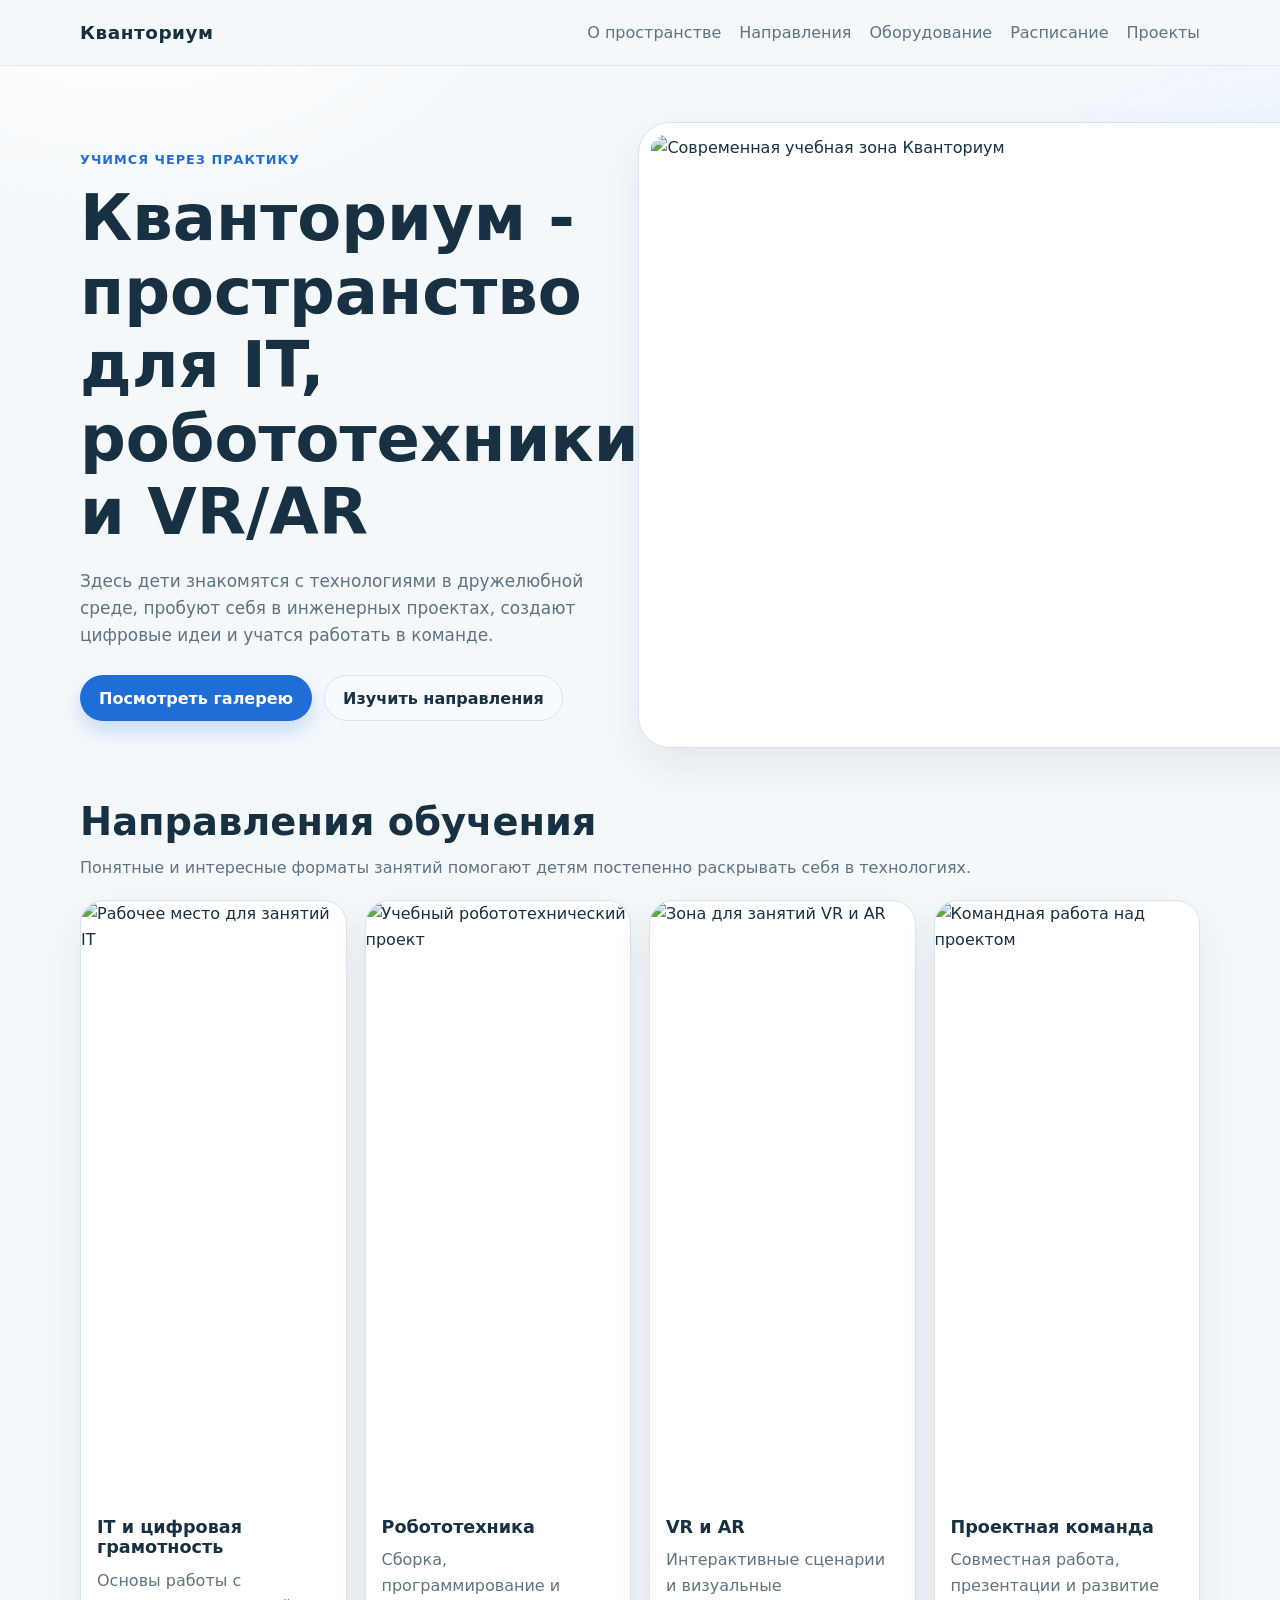
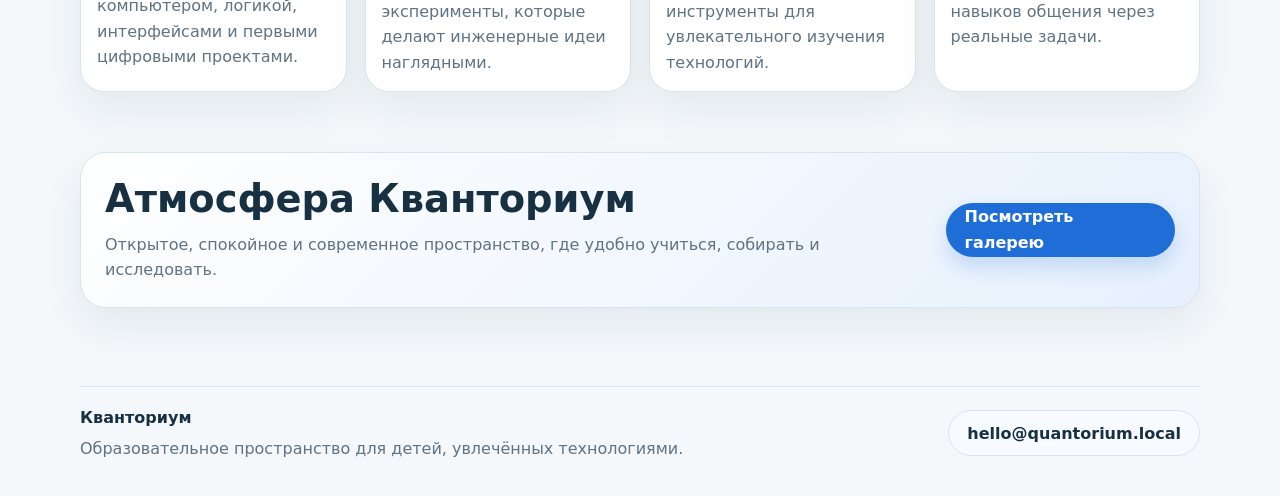
==== index.html @ ab0f0512 "Add files via upload" ====
<!doctype html>
<html lang="ru">
<head>
	<meta charset="utf-8">
	<meta name="viewport" content="width=device-width, initial-scale=1, viewport-fit=cover">
	<title>Кванториум - образовательное пространство будущего</title>
	<link rel="stylesheet" href="style.css">
</head>
<body>
	<header class="site-header">
		<div class="container site-header__inner">
			<a class="brand" href="#main">Кванториум</a>
			<nav class="site-nav" aria-label="Основная навигация">
				<a href="#about">О пространстве</a>
				<a href="#programs">Направления</a>
				<a href="oborudovanie.html">Оборудование</a>
				<a href="raspisanie.html">Расписание</a>
				<a href="galereya.html">Проекты</a>
			</nav>
		</div>
	</header>

	<main id="main">
		<section class="hero" id="about">
			<div class="container hero__inner">
				<div class="hero__content">
					<p class="eyebrow">Учимся через практику</p>
					<h1>Кванториум - пространство для IT, робототехники и VR/AR</h1>
					<p class="hero__lead">
						Здесь дети знакомятся с технологиями в дружелюбной среде, пробуют себя в инженерных проектах,
						создают цифровые идеи и учатся работать в команде.
					</p>
					<div class="hero__actions">
						<a class="button button--primary" href="#gallery-modal">Посмотреть галерею</a>
						<a class="button button--secondary" href="#programs">Изучить направления</a>
					</div>
				</div>

				<figure class="hero__media">
					<img src="assets/tuxi.jpg" alt="Современная учебная зона Кванториум" width="800" height="600">
				</figure>
			</div>
		</section>

		<section class="section" id="programs">
			<div class="container">
				<div class="section__heading">
					<h2>Направления обучения</h2>
					<p>Понятные и интересные форматы занятий помогают детям постепенно раскрывать себя в технологиях.</p>
				</div>

				<div class="card-grid">
					<article class="card">
						<img src="assets/tuxi.jpg" alt="Рабочее место для занятий IT" width="800" height="600">
						<div class="card__body">
							<h3>IT и цифровая грамотность</h3>
							<p>Основы работы с компьютером, логикой, интерфейсами и первыми цифровыми проектами.</p>
						</div>
					</article>

					<article class="card">
						<img src="assets/propaganda.png" alt="Учебный робототехнический проект" width="800" height="600">
						<div class="card__body">
							<h3>Робототехника</h3>
							<p>Сборка, программирование и эксперименты, которые делают инженерные идеи наглядными.</p>
						</div>
					</article>

					<article class="card">
						<img src="assets/tuxi.jpg" alt="Зона для занятий VR и AR" width="800" height="600">
						<div class="card__body">
							<h3>VR и AR</h3>
							<p>Интерактивные сценарии и визуальные инструменты для увлекательного изучения технологий.</p>
						</div>
					</article>

					<article class="card">
						<img src="assets/propaganda.png" alt="Командная работа над проектом" width="800" height="600">
						<div class="card__body">
							<h3>Проектная команда</h3>
							<p>Совместная работа, презентации и развитие навыков общения через реальные задачи.</p>
						</div>
					</article>
				</div>
			</div>
		</section>

		<section class="section section--soft" id="gallery">
			<div class="container gallery-intro">
				<div class="section__heading section__heading--compact">
					<h2>Атмосфера Кванториум</h2>
					<p>Открытое, спокойное и современное пространство, где удобно учиться, собирать и исследовать.</p>
				</div>
				<a class="button button--primary" href="#gallery-modal">Посмотреть галерею</a>
			</div>
		</section>
	</main>

	<section class="modal" id="gallery-modal" aria-labelledby="gallery-modal-title" aria-describedby="gallery-modal-description">
		<a class="modal__overlay" href="#gallery" aria-label="Закрыть окно"></a>
		<div class="modal__dialog" role="dialog" aria-modal="true">
			<a class="modal__close" href="#gallery" aria-label="Закрыть окно">×</a>
			<p class="modal__eyebrow">Галерея Кванториум</p>
			<h2 id="gallery-modal-title">Где идеи превращаются в проекты</h2>
			<p id="gallery-modal-description">
				Кванториум объединяет занятия по IT, робототехнике и VR/AR. Ученики знакомятся с современными
				инструментами, развивают творческое мышление и учатся создавать полезные решения.
			</p>
			<ul class="modal__list">
				<li>Дружелюбная образовательная среда</li>
				<li>Практика, эксперименты и командные задания</li>
				<li>Современные технологии в понятной форме</li>
			</ul>
			<a class="button button--secondary" href="#contacts">Связаться с нами</a>
		</div>
	</section>

	<footer class="site-footer" id="contacts">
		<div class="container site-footer__inner">
			<div>
				<p class="site-footer__title">Кванториум</p>
				<p class="site-footer__text">Образовательное пространство для детей, увлечённых технологиями.</p>
			</div>
			<a class="button button--secondary" href="mailto:hello@quantorium.local">hello@quantorium.local</a>
		</div>
	</footer>
</body>
</html>
---- style.css ----
:root {
  --bg: #f4f8fb;
  --bg-accent: #e8f2ff;
  --surface: #ffffff;
  --surface-soft: #f7fbff;
  --text: #173042;
  --muted: #5f7382;
  --border: #d8e4ee;
  --accent: #2f80ed;
  --accent-strong: #1f6ed8;
  --accent-soft: #dbeafe;
  --shadow: 0 18px 42px rgba(23, 48, 66, 0.08);
  --radius: 24px;
}

* {
  box-sizing: border-box;
}

html {
  scroll-behavior: smooth;
}

body {
  margin: 0;
  color: var(--text);
  background:
    radial-gradient(900px 500px at 10% 0%, #ffffff 0%, transparent 50%),
    radial-gradient(700px 400px at 100% 10%, var(--bg-accent) 0%, transparent 45%),
    var(--bg);
  font-family: Inter, system-ui, -apple-system, BlinkMacSystemFont, "Segoe UI", sans-serif;
  line-height: 1.6;
}

img {
  display: block;
  max-width: 100%;
}

a {
  color: inherit;
}

.container {
  width: min(1120px, calc(100% - 32px));
  margin: 0 auto;
}

.site-header {
  position: sticky;
  top: 0;
  z-index: 10;
  background: rgba(244, 248, 251, 0.86);
  backdrop-filter: blur(14px);
  border-bottom: 1px solid rgba(216, 228, 238, 0.8);
}

.site-header__inner,
.site-footer__inner,
.hero__inner {
  display: flex;
  align-items: center;
  justify-content: space-between;
  gap: 24px;
}

.site-header__inner {
  padding: 18px 0;
}

.brand {
  text-decoration: none;
  font-size: 1.15rem;
  font-weight: 800;
  letter-spacing: 0.03em;
}

.site-nav {
  display: flex;
  flex-wrap: wrap;
  gap: 18px;
}

.site-nav a {
  text-decoration: none;
  color: var(--muted);
  font-weight: 500;
}

.site-nav a:hover,
.site-nav a:focus-visible {
  color: var(--text);
}

.hero {
  padding: 56px 0 28px;
}

.hero__content,
.hero__media {
  flex: 1;
}

.eyebrow,
.modal__eyebrow {
  margin: 0 0 12px;
  color: var(--accent-strong);
  font-weight: 700;
  text-transform: uppercase;
  letter-spacing: 0.08em;
  font-size: 0.8rem;
}

.hero h1,
.section__heading h2,
.card__body h3,
.modal h2 {
  margin: 0;
  line-height: 1.15;
}

.hero h1 {
  font-size: clamp(2.4rem, 5vw, 4.6rem);
  max-width: 12ch;
}

.hero__lead {
  margin: 18px 0 0;
  max-width: 60ch;
  font-size: 1.06rem;
  color: var(--muted);
}

.hero__actions,
.modal__actions {
  display: flex;
  flex-wrap: wrap;
  gap: 12px;
  margin-top: 26px;
}

.hero__media {
  margin: 0;
  background: var(--surface);
  border: 1px solid var(--border);
  border-radius: calc(var(--radius) + 8px);
  padding: 12px;
  box-shadow: var(--shadow);
}

.hero__media img,
.card img {
  width: 100%;
  border-radius: calc(var(--radius) - 10px);
  object-fit: cover;
}

.hero__media img {
  aspect-ratio: 4 / 3;
}

.section {
  padding: 24px 0 60px;
}

.section--soft {
  padding-top: 0;
}

.gallery-intro {
  display: flex;
  align-items: center;
  justify-content: space-between;
  gap: 20px;
  padding: 24px;
  background: linear-gradient(135deg, rgba(255,255,255,0.95), rgba(219,234,254,0.55));
  border: 1px solid var(--border);
  border-radius: calc(var(--radius) + 2px);
  box-shadow: var(--shadow);
}

.section__heading {
  margin-bottom: 20px;
}

.section__heading--compact {
  margin-bottom: 0;
}

.section__heading h2 {
  font-size: clamp(1.7rem, 3vw, 2.4rem);
}

.section__heading p {
  margin: 10px 0 0;
  color: var(--muted);
}

.card-grid {
  display: grid;
  grid-template-columns: repeat(auto-fit, minmax(220px, 1fr));
  gap: 18px;
}

.card {
  overflow: hidden;
  background: var(--surface);
  border: 1px solid var(--border);
  border-radius: var(--radius);
  box-shadow: var(--shadow);
}

.card img {
  aspect-ratio: 4 / 3;
}

.card__body {
  padding: 16px;
}

.card__body h3 {
  font-size: 1.1rem;
}

.card__body p {
  margin: 10px 0 0;
  color: var(--muted);
}

.site-footer {
  padding: 18px 0 34px;
}

.site-footer__inner {
  padding-top: 18px;
  border-top: 1px solid var(--border);
}

.site-footer__title {
  margin: 0;
  font-weight: 800;
}

.site-footer__text {
  margin: 6px 0 0;
  color: var(--muted);
}

.button {
  display: inline-flex;
  align-items: center;
  justify-content: center;
  min-height: 46px;
  padding: 0 18px;
  border-radius: 999px;
  text-decoration: none;
  font-weight: 700;
  border: 1px solid transparent;
  transition: transform 0.18s ease, background-color 0.18s ease, color 0.18s ease, border-color 0.18s ease;
}

.button:hover,
.button:focus-visible {
  transform: translateY(-1px);
}

.button--primary {
  color: #fff;
  background: var(--accent-strong);
  box-shadow: 0 10px 20px rgba(31, 110, 216, 0.2);
}

.button--primary:hover,
.button--primary:focus-visible {
  background: var(--accent);
}

.button--secondary {
  background: var(--surface-soft);
  border-color: var(--border);
  color: var(--text);
}

.button--secondary:hover,
.button--secondary:focus-visible {
  background: var(--accent-soft);
}

.modal {
  position: fixed;
  inset: 0;
  display: grid;
  place-items: center;
  padding: 24px;
  background: rgba(23, 48, 66, 0.5);
  opacity: 0;
  visibility: hidden;
  pointer-events: none;
  transition: opacity 0.2s ease, visibility 0.2s ease;
}

.modal:target {
  opacity: 1;
  visibility: visible;
  pointer-events: auto;
}

.modal__overlay {
  position: absolute;
  inset: 0;
}

.modal__dialog {
  position: relative;
  z-index: 1;
  width: min(92vw, 560px);
  background: var(--surface);
  border: 1px solid var(--border);
  border-radius: calc(var(--radius) + 6px);
  box-shadow: var(--shadow);
  padding: 28px;
}

.modal h2 {
  font-size: clamp(1.5rem, 2.6vw, 2rem);
}

.modal p {
  color: var(--muted);
}

.modal__list {
  margin: 18px 0 0;
  padding-left: 20px;
  color: var(--text);
}

.modal__list li + li {
  margin-top: 8px;
}

.modal__close {
  position: absolute;
  top: 12px;
  right: 12px;
  width: 38px;
  height: 38px;
  display: grid;
  place-items: center;
  border-radius: 999px;
  text-decoration: none;
  color: var(--muted);
  background: var(--surface-soft);
  border: 1px solid var(--border);
  font-size: 1.2rem;
}

.modal__close:hover,
.modal__close:focus-visible {
  color: var(--text);
  background: var(--accent-soft);
}

/* - Equipment & gallery placeholders - */

.card__placeholder {
  display: grid;
  place-items: center;
  aspect-ratio: 4 / 3;
  background: linear-gradient(135deg, var(--accent-soft), var(--bg-accent));
  color: var(--accent-strong);
  font-size: 2rem;
  font-weight: 800;
  letter-spacing: 0.04em;
  user-select: none;
}

.spec-list {
  margin: 14px 0 0;
  padding-left: 0;
  list-style: none;
}

.spec-list li {
  padding: 5px 0;
  font-size: 0.92rem;
  color: var(--muted);
  border-bottom: 1px solid var(--border);
}

.spec-list li:last-child {
  border-bottom: none;
}

/* - Schedule table - */

.table-wrapper {
  overflow-x: auto;
  border: 1px solid var(--border);
  border-radius: var(--radius);
  box-shadow: var(--shadow);
  background: var(--surface);
}

.schedule-table {
  width: 100%;
  border-collapse: collapse;
  font-size: 0.92rem;
}

.schedule-table th,
.schedule-table td {
  padding: 14px 16px;
  text-align: left;
  border-bottom: 1px solid var(--border);
}

.schedule-table thead th {
  background: var(--bg-accent);
  font-weight: 700;
  color: var(--text);
  white-space: nowrap;
}

.schedule-table tbody tr:last-child td {
  border-bottom: none;
}

.schedule-table tbody tr:hover {
  background: var(--surface-soft);
}

.badge {
  display: inline-block;
  margin-left: 6px;
  padding: 2px 8px;
  font-size: 0.75rem;
  font-weight: 600;
  color: var(--accent-strong);
  background: var(--accent-soft);
  border-radius: 999px;
  vertical-align: middle;
  white-space: nowrap;
}

/* - Safety rules - */

.card-grid--halves {
  grid-template-columns: repeat(auto-fit, minmax(340px, 1fr));
}

.rules-list {
  margin: 12px 0 0;
  padding-left: 22px;
  color: var(--muted);
}

.rules-list li {
  padding: 4px 0;
}

.rules-list li + li {
  margin-top: 4px;
}

/* - Project meta - */

.project-meta {
  margin-top: 10px;
  font-size: 0.82rem;
  font-weight: 600;
  color: var(--accent-strong);
  letter-spacing: 0.02em;
}

@media (max-width: 800px) {
  .site-header__inner,
  .site-footer__inner,
  .hero__inner,
  .gallery-intro {
    flex-direction: column;
    align-items: flex-start;
  }

  .hero {
    padding-top: 34px;
  }

  .hero h1 {
    max-width: none;
  }
}

@media (prefers-reduced-motion: reduce) {
  html {
    scroll-behavior: auto;
  }

  *,
  *::before,
  *::after {
    transition-duration: 0.01ms !important;
    animation-duration: 0.01ms !important;
  }
}
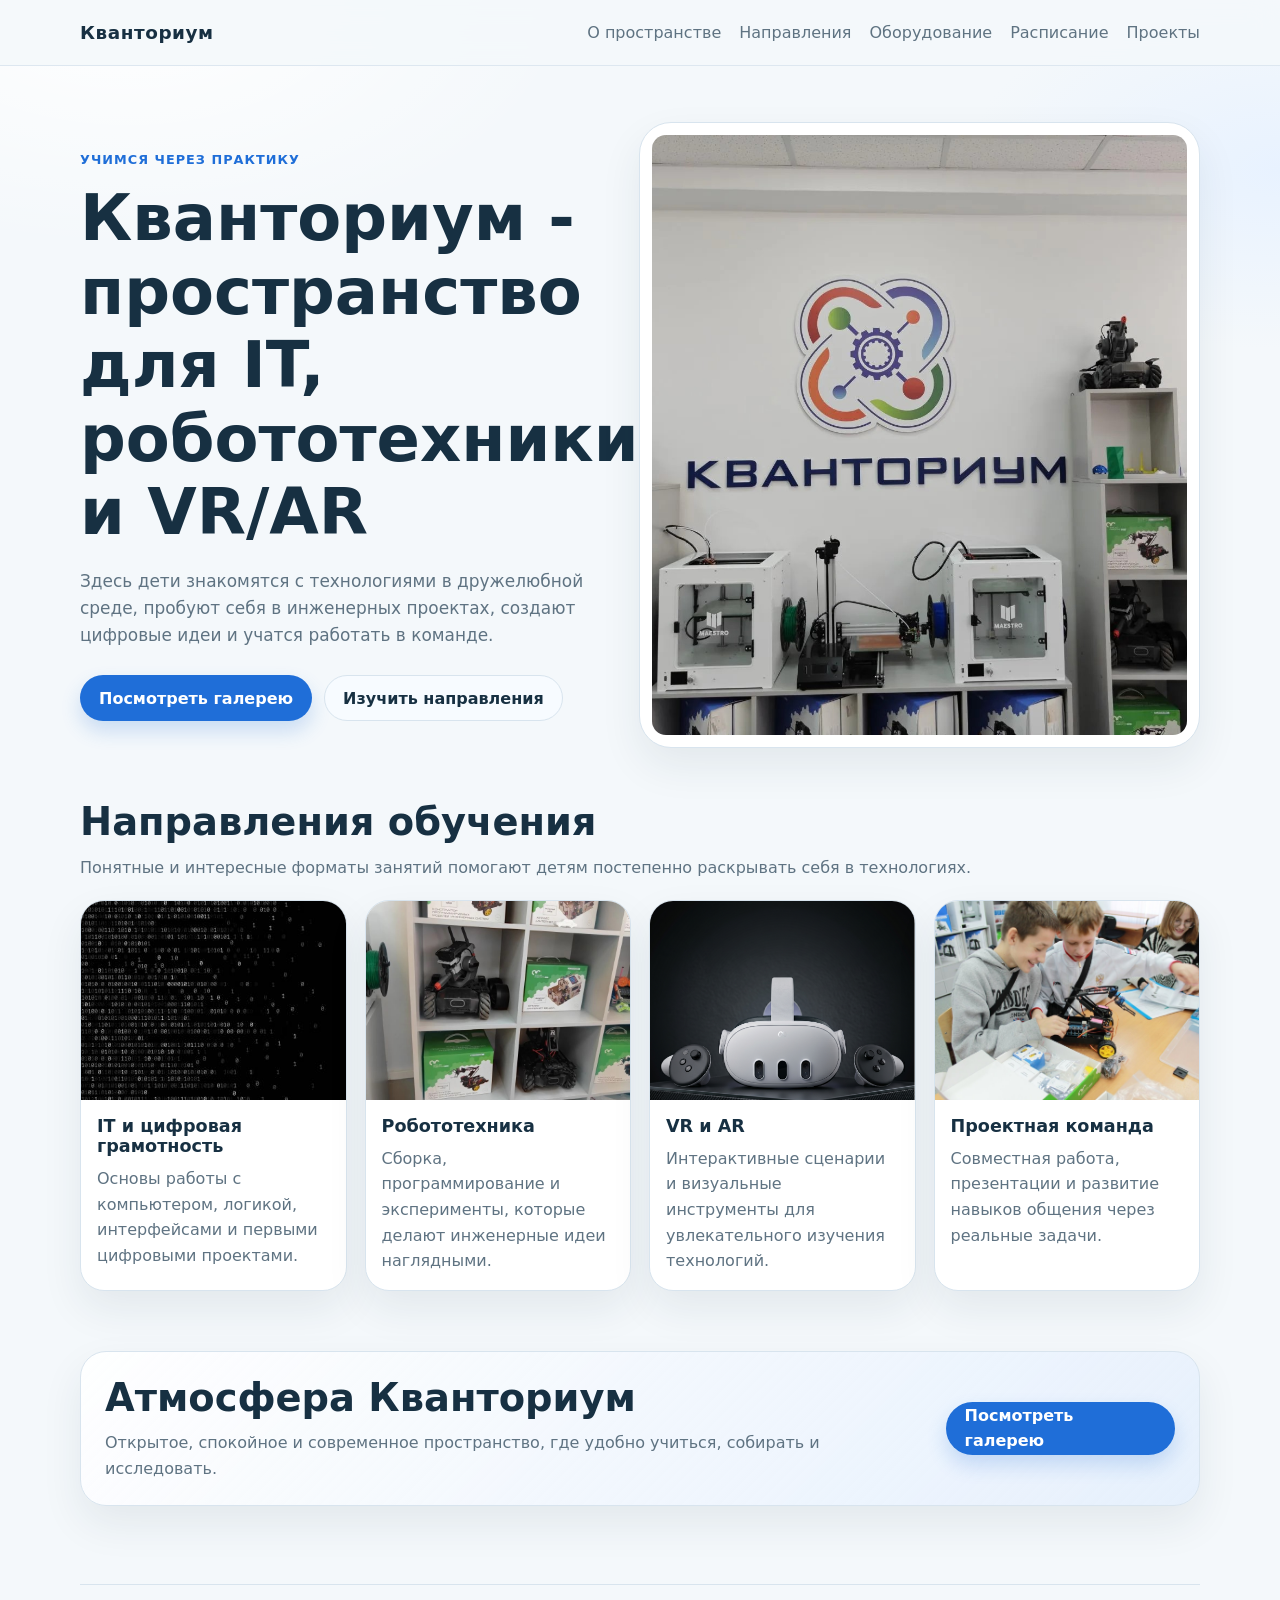
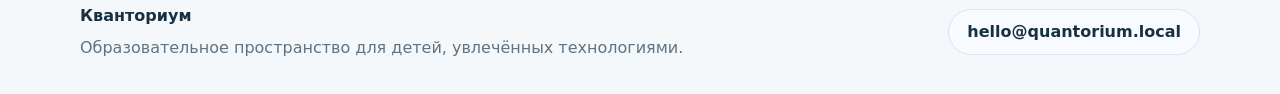
==== commit 5c4b36cc: "Add files via upload" ====
--- a/index.html
+++ b/index.html
@@ -37,7 +37,7 @@
 				</div>
 
 				<figure class="hero__media">
-					<img src="assets/tuxi.jpg" alt="Современная учебная зона Кванториум" width="800" height="600">
+					<img src="assets/tuxi.jfif" alt="Современная учебная зона Кванториум" width="800" height="600">
 				</figure>
 			</div>
 		</section>
@@ -51,7 +51,7 @@
 
 				<div class="card-grid">
 					<article class="card">
-						<img src="assets/tuxi.jpg" alt="Рабочее место для занятий IT" width="800" height="600">
+						<img src="assets/cipherki.jpg" alt="Рабочее место для занятий IT" width="800" height="600">
 						<div class="card__body">
 							<h3>IT и цифровая грамотность</h3>
 							<p>Основы работы с компьютером, логикой, интерфейсами и первыми цифровыми проектами.</p>
@@ -59,7 +59,7 @@
 					</article>
 
 					<article class="card">
-						<img src="assets/propaganda.png" alt="Учебный робототехнический проект" width="800" height="600">
+						<img src="assets/roboti.jfif" alt="Учебный робототехнический проект" width="800" height="600">
 						<div class="card__body">
 							<h3>Робототехника</h3>
 							<p>Сборка, программирование и эксперименты, которые делают инженерные идеи наглядными.</p>
@@ -67,7 +67,7 @@
 					</article>
 
 					<article class="card">
-						<img src="assets/tuxi.jpg" alt="Зона для занятий VR и AR" width="800" height="600">
+						<img src="assets/quest3.png" alt="Зона для занятий VR и AR" width="800" height="600">
 						<div class="card__body">
 							<h3>VR и AR</h3>
 							<p>Интерактивные сценарии и визуальные инструменты для увлекательного изучения технологий.</p>
@@ -75,7 +75,7 @@
 					</article>
 
 					<article class="card">
-						<img src="assets/propaganda.png" alt="Командная работа над проектом" width="800" height="600">
+						<img src="assets/gruppa.jpg" alt="Командная работа над проектом" width="800" height="600">
 						<div class="card__body">
 							<h3>Проектная команда</h3>
 							<p>Совместная работа, презентации и развитие навыков общения через реальные задачи.</p>
--- a/style.css
+++ b/style.css
@@ -148,15 +148,20 @@
   box-shadow: var(--shadow);
 }
 
-.hero__media img,
-.card img {
+.hero__media img {
   width: 100%;
   border-radius: calc(var(--radius) - 10px);
   object-fit: cover;
-}
-
-.hero__media img {
   aspect-ratio: 4 / 3;
+}
+
+.card img {
+  display: block;
+  width: 100%;
+  height: auto;
+  aspect-ratio: 4 / 3;
+  object-fit: cover;
+  border-radius: 0;
 }
 
 .section {
@@ -208,10 +213,6 @@
   border: 1px solid var(--border);
   border-radius: var(--radius);
   box-shadow: var(--shadow);
-}
-
-.card img {
-  aspect-ratio: 4 / 3;
 }
 
 .card__body {
